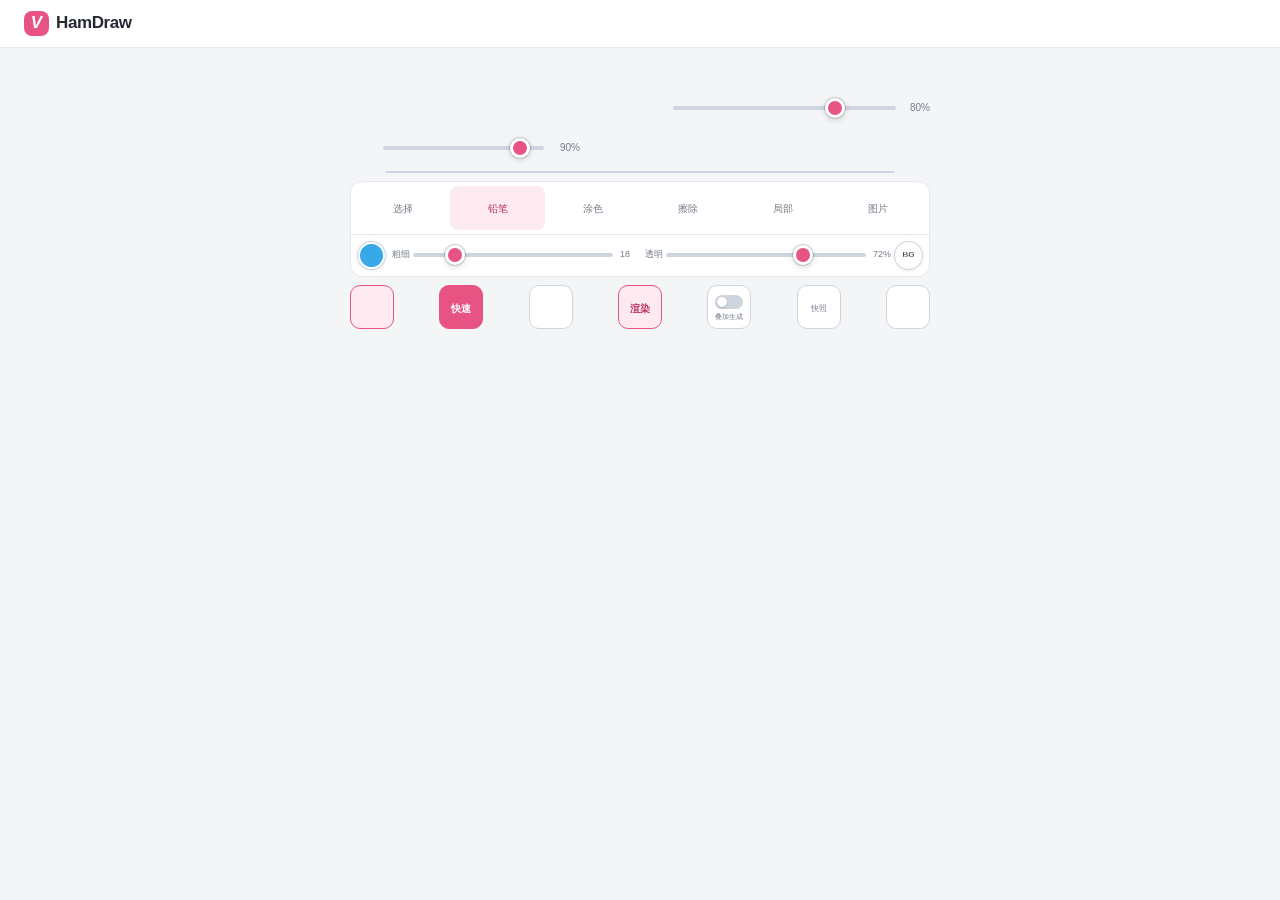
==== index.html @ 83c17ac1 "Init: HamDraw 命名下的全新起点 本仓库由 vibedraw 改名而来（VibeDraw -> HamDraw，vibedraw -> hamdraw）。 按用户要求不带旧历史：改名快照即" ====
<!doctype html>
<html lang="zh-CN" data-theme="light">
<head>
  <meta charset="utf-8">
  <meta name="viewport" content="width=device-width, initial-scale=1, viewport-fit=cover">
  <meta name="theme-color" content="#f4f5f7">
  <title>HamDraw</title>
  <link rel="icon" href="./app/assets/icon.webp">
  <link rel="stylesheet" href="/__haminn/icons/fontawesome/css/all.min.css">
  <link rel="stylesheet" href="./styles/tokens.css">
  <link rel="stylesheet" href="./styles/base.css">
  <link rel="stylesheet" href="./styles/editor.css">
  <link rel="stylesheet" href="./styles/components.css">
</head>
<body>
  <svg class="filter-definitions" width="0" height="0" aria-hidden="true"><filter id="hamdraw-sharpen" x="-10%" y="-10%" width="120%" height="120%" color-interpolation-filters="sRGB"><feConvolveMatrix id="hamdraw-sharpen-matrix" order="3" kernelMatrix="0 0 0 0 1 0 0 0 0" divisor="1" preserveAlpha="true"></feConvolveMatrix></filter></svg>
  <div class="app-shell">
    <header class="topbar">
      <div class="brand"><span class="brand-mark">V</span><strong>HamDraw</strong><small id="app-version"></small></div>
      <button class="icon-button" id="open-menu" type="button" aria-haspopup="true" aria-expanded="false" aria-controls="app-menu" data-zh="打开菜单" data-en="Open menu" data-i18n-attr="aria-label"><i class="fa-solid fa-bars" aria-hidden="true"></i></button>
      <div class="app-menu" id="app-menu" hidden>
        <button data-menu="new"><i class="fa-solid fa-plus"></i><span data-zh="新建作品" data-en="New artwork">新建作品</span></button>
        <div class="menu-divider"></div>
        <button data-menu="history"><i class="fa-solid fa-clock-rotate-left"></i><span data-zh="历史作品" data-en="Your artwork">历史作品</span><span class="menu-count" id="history-count">0</span></button>
        <button data-menu="models"><i class="fa-solid fa-cubes"></i><span data-zh="模型配置" data-en="Models">模型配置</span></button>
        <button data-menu="preferences"><i class="fa-solid fa-sliders"></i><span data-zh="软件设置" data-en="Preferences">软件设置</span></button>
        <div class="menu-divider"></div>
        <button data-menu="help"><i class="fa-solid fa-circle-question"></i><span data-zh="使用说明" data-en="How to draw">使用说明</span></button>
        <button data-menu="about"><i class="fa-solid fa-circle-info"></i><span data-zh="软件信息" data-en="About HamDraw">软件信息</span></button>
      </div>
    </header>
    <main class="workspace">
      <div class="work-heading">
        <button class="work-name" id="rename-work"><span id="work-title"></span><i class="fa-solid fa-pen" aria-hidden="true"></i></button>
        <span class="save-state" id="save-state" role="status"></span>
        <button class="icon-button" id="work-settings" data-zh="作品设置" data-en="Artwork settings" data-i18n-attr="aria-label"><i class="fa-solid fa-gear"></i></button>
      </div>
      <section class="prompt-panel">
        <div class="prompt-readonly" id="prompt-display" role="button" tabindex="0" data-zh="画面描述，点击修改" data-en="Image description, tap to edit" data-i18n-attr="aria-label"><i class="fa-solid fa-pen prompt-edit-icon" aria-hidden="true"></i><span class="prompt-display-text" id="prompt-display-text"></span></div>
        <div class="prompt-strength"><button class="icon-button" id="prompt-strength-default" type="button" data-zh="将图像权重设为80%" data-en="Set image weight to 80%" data-i18n-attr="aria-label"><i class="fa-regular fa-image" aria-hidden="true"></i></button><input id="prompt-strength" type="range" min="20" max="100" value="80" data-zh="图像权重" data-en="Image weight" data-i18n-attr="aria-label"><output id="prompt-strength-value">80%</output></div>
      </section>
      <section class="canvas-area" aria-label="Canvas">
        <div class="canvas-bar">
          <div class="result-opacity-control">
            <button class="result-visibility" id="result-visibility" type="button" aria-pressed="true" data-zh="隐藏成图" data-en="Hide result" data-i18n-attr="aria-label" data-help-zh="显示或隐藏 AI 成图层，不影响画布元素。" data-help-en="Show or hide the AI result layer without changing canvas elements."><i class="fa-solid fa-eye" aria-hidden="true"></i></button>
            <label for="result-opacity"><span class="sr-only" id="opacity-target-label">成图透明度</span><input id="result-opacity" type="range" min="0" max="100" value="90"><output id="result-opacity-value">90%</output></label>
          </div>
          <div class="canvas-actions">
            <button class="icon-button" id="canvas-fullscreen" aria-pressed="false" data-zh="全屏画布" data-en="Fullscreen canvas" data-i18n-attr="aria-label" data-help-zh="切换画布全屏，获得更大的绘制与选择空间。" data-help-en="Toggle fullscreen canvas for more drawing and selection space."><i class="fa-solid fa-expand"></i></button>
            <button class="icon-button" id="color-adjust" aria-expanded="false" aria-controls="color-adjust-panel" data-zh="调色" data-en="Color adjustments" data-i18n-attr="aria-label" data-help-zh="展开调色面板，实时调整成图的显示效果。" data-help-en="Open color adjustments to tune the displayed result live."><i class="fa-solid fa-palette"></i></button>
            <button class="icon-button" id="undo" disabled data-zh="撤销" data-en="Undo" data-i18n-attr="aria-label" data-help-zh="撤销上一步操作：画布编辑或成图切换。成图最多可回退 120 张，关闭应用后不可恢复。" data-help-en="Undo the last step: a canvas edit or a result change. Up to 120 results can be stepped back; closing the app clears the journal."><i class="fa-solid fa-rotate-left"></i></button>
            <button class="icon-button" id="redo" disabled data-zh="重做" data-en="Redo" data-i18n-attr="aria-label" data-help-zh="恢复刚刚撤销的操作。" data-help-en="Redo the most recently undone step."><i class="fa-solid fa-rotate-right"></i></button>
            <button class="icon-button" id="clear-canvas" data-zh="清空草稿" data-en="Clear sketch" data-i18n-attr="aria-label" data-help-zh="删除全部画布元素，AI 成图会保留。" data-help-en="Remove all canvas elements while keeping the AI result."><i class="fa-regular fa-trash-can"></i></button>
          </div>
        </div>
        <div class="stage-section"><div class="stage-frame" id="stage-frame">
          <div class="stage-background" id="stage-background"></div>
          <img id="result-image" class="result-image" alt="AI result" hidden>
          <img id="result-glow-image" class="result-image result-glow-image" alt="" aria-hidden="true" hidden>
          <canvas id="draft-canvas" class="draft-canvas" width="768" height="768" aria-label="Drawing canvas"></canvas>
          <canvas id="mask-canvas" class="mask-canvas" width="768" height="768" aria-hidden="true"></canvas>
          <canvas id="selection-canvas" class="selection-canvas" width="768" height="768" aria-hidden="true"></canvas>
          <div class="stage-empty" id="stage-empty"><i class="fa-solid fa-pen"></i><strong data-zh="从一笔开始" data-en="Start with a stroke">从一笔开始</strong><span data-zh="简单的线条，也有无限可能" data-en="A simple shape. Endless possibilities.">简单的线条，也有无限可能</span></div>
          <button class="render-result-trigger" id="render-result-trigger" type="button" hidden data-zh="查看高清渲染" data-en="View high-resolution render" data-i18n-attr="aria-label" data-help-zh="打开高清渲染全屏预览。" data-help-en="Open the high-resolution render in fullscreen preview."><i class="fa-regular fa-gem" aria-hidden="true"></i></button>
          <div class="stage-busy" id="stage-busy" hidden><span class="spinner"></span><span id="busy-label"></span><button id="cancel-generation" data-zh="停止等待" data-en="Dismiss">停止等待</button></div>
        </div></div>
        <div class="color-adjust-panel" id="color-adjust-panel" hidden>
          <label class="color-adjust-item"><span><span data-zh="亮度" data-en="Brightness">亮度</span><output data-adjust-output="resultBrightness">100%</output></span><input data-adjust="resultBrightness" type="range" min="40" max="180" value="100" data-suffix="%"></label>
          <label class="color-adjust-item"><span><span data-zh="对比度" data-en="Contrast">对比度</span><output data-adjust-output="resultContrast">100%</output></span><input data-adjust="resultContrast" type="range" min="40" max="180" value="100" data-suffix="%"></label>
          <label class="color-adjust-item"><span><span data-zh="饱和度" data-en="Saturation">饱和度</span><output data-adjust-output="resultSaturation">100%</output></span><input data-adjust="resultSaturation" type="range" min="0" max="220" value="100" data-suffix="%"></label>
          <label class="color-adjust-item"><span><span data-zh="色相" data-en="Hue">色相</span><output data-adjust-output="resultHue">0°</output></span><input data-adjust="resultHue" type="range" min="-180" max="180" value="0" data-suffix="°"></label>
          <label class="color-adjust-item"><span><span data-zh="梦幻辉光" data-en="Dream glow">梦幻辉光</span><output data-adjust-output="resultGlow">0%</output></span><input data-adjust="resultGlow" type="range" min="0" max="100" value="0" data-suffix="%"></label>
          <label class="color-adjust-item"><span><span data-zh="清晰度" data-en="Sharpness">清晰度</span><output data-adjust-output="resultClarity">0%</output></span><input data-adjust="resultClarity" type="range" min="0" max="100" value="0" data-suffix="%"></label>
          <div class="color-adjust-actions"><button class="icon-button color-adjust-close" id="color-adjust-close" type="button" data-zh="关闭调色面板" data-en="Close color adjustments" data-i18n-attr="aria-label"><i class="fa-solid fa-xmark" aria-hidden="true"></i></button><button class="button button-secondary color-adjust-effect" id="color-adjust-enabled" type="button" aria-pressed="true"><i class="fa-solid fa-wand-magic-sparkles" aria-hidden="true"></i><span data-zh="效果开" data-en="Effects on">效果开</span></button><button class="button button-secondary" id="color-adjust-reset" type="button" data-zh="重置" data-en="Reset">重置</button><button class="button button-secondary" id="color-adjust-default" type="button" data-zh="设为默认" data-en="Set as default">设为默认</button></div>
        </div>
      </section>
      <div class="fullscreen-bottom" id="fullscreen-bottom">
      <button class="fullscreen-tools-toggle" id="fullscreen-tools-toggle" type="button" aria-expanded="true" data-zh="收起底部工具和顶部控制栏" data-en="Collapse the bottom tools and the top bar" data-i18n-attr="aria-label"><i class="fa-solid fa-caret-down" aria-hidden="true"></i><span class="fullscreen-pan-thumb" aria-hidden="true"></span></button>
      <section class="drawing-dock">
        <nav class="tool-group" aria-label="Drawing tools">
          <button class="tool-button" data-tool="select" data-help-zh="选择、框选、移动、缩放或组合画布对象。" data-help-en="Select, marquee, move, resize, or group canvas objects."><i class="fa-solid fa-arrow-pointer"></i><span data-zh="选择" data-en="Select">选择</span></button>
          <button class="tool-button is-active" data-tool="pencil" data-help-zh="用细线勾勒轮廓，可调整粗细与透明度。" data-help-en="Sketch outlines with adjustable size and opacity."><i class="fa-solid fa-pencil"></i><span data-zh="铅笔" data-en="Pencil">铅笔</span></button>
          <button class="tool-button" data-tool="brush" data-help-zh="铺设色块，可调整粗细、颜色与透明度。" data-help-en="Paint color areas with adjustable size, color, and opacity."><i class="fa-solid fa-paintbrush"></i><span data-zh="涂色" data-en="Brush">涂色</span></button>
          <button class="tool-button" data-tool="eraser" data-help-zh="擦除笔画或图片上的画布元素内容。" data-help-en="Erase content from editable canvas elements."><i class="fa-solid fa-eraser"></i><span data-zh="擦除" data-en="Eraser">擦除</span></button>
          <button class="tool-button" data-tool="mask" data-help-zh="标记希望模型局部重绘的区域。" data-help-en="Mark an area for supported models to repaint."><i class="fa-solid fa-mask-face"></i><span data-zh="局部" data-en="Mask">局部</span></button>
          <button class="tool-button" id="add-image" data-help-zh="导入一张图片作为可移动、可缩放的画布元素。" data-help-en="Import an image as a movable and resizable canvas element."><i class="fa-regular fa-image"></i><span data-zh="图片" data-en="Image">图片</span></button>
        </nav>
        <div class="tool-options" id="tool-options">
          <div class="draw-options" id="draw-options">
            <button class="color-control color-button" id="stroke-color" type="button" data-zh="画笔颜色" data-en="Stroke color" data-i18n-attr="aria-label" data-help-zh="设置铅笔或涂色工具的颜色与透明度。" data-help-en="Set the pencil or brush color and opacity."></button>
            <div class="stroke-controls"><label class="stroke-control"><span id="size-label" data-zh="粗细" data-en="Size">粗细</span><input id="brush-size" type="range" min="1" max="96" value="18"><output id="brush-size-value">18</output></label><label class="stroke-control" id="stroke-opacity-control"><span data-zh="透明" data-en="Opacity">透明</span><input id="stroke-opacity" type="range" min="5" max="100" value="72"><output id="stroke-opacity-value">72%</output></label></div>
            <button class="icon-control mask-clear-control" id="mask-clear" type="button" hidden data-zh="清除局部标记" data-en="Clear local marks" data-i18n-attr="aria-label" data-help-zh="清除画布上所有红色局部标记，重新开始标记。" data-help-en="Remove every red local mark on the canvas and start marking again."><i class="fa-solid fa-eraser" aria-hidden="true"></i></button>
            <div class="local-prompt-options" id="local-prompt-options" hidden>
              <button class="local-prompt-button" id="local-prompt" type="button" data-zh="局部重绘描述" data-en="Local change description" data-i18n-attr="aria-label" data-help-zh="描述红色标记区域要改成什么，只提交这句描述，不会带上顶部的画面描述。" data-help-en="Describe what the marked area should become. Only this description is submitted, without the artwork description."><span id="local-prompt-summary"></span></button>
              <button class="icon-control local-prompt-edit" id="local-prompt-edit" type="button" data-zh="填写局部重绘描述" data-en="Write the local change description" data-i18n-attr="aria-label" data-help-zh="打开输入框，填写这一块要改成什么。" data-help-en="Open a dialog and write what this area should become."><i class="fa-solid fa-keyboard" aria-hidden="true"></i></button>
            </div>
            <button class="color-control color-button bg-control" id="background-color" type="button" data-zh="画布底色" data-en="Canvas background" data-i18n-attr="aria-label" data-help-zh="设置画布与模型参考图使用的真实背景色。" data-help-en="Set the solid background used by the canvas and model reference."><span aria-hidden="true">BG</span></button>
          </div>
          <div id="selection-options" class="selection-options" hidden><span id="selection-hint"></span><div id="selection-actions" hidden>
            <button class="selection-color-button" id="selection-color" data-zh="改变所选笔画颜色" data-en="Recolor selected strokes" data-i18n-attr="aria-label" data-help-zh="统一修改所选笔画的颜色与透明度。" data-help-en="Apply one color and opacity to all selected strokes."><span class="selection-color-swatch" aria-hidden="true"></span><span id="selection-color-label">变色</span></button>
            <button class="icon-button" id="group-selected" data-zh="成组" data-en="Group" data-i18n-attr="aria-label" data-help-zh="把所选对象组成一个可整体选择的组。" data-help-en="Group selected objects so they can be selected together."><i class="fa-solid fa-object-group"></i></button>
            <button class="icon-button" id="ungroup-selected" data-zh="取消成组" data-en="Ungroup" data-i18n-attr="aria-label" data-help-zh="解除所选对象的成组关系。" data-help-en="Remove grouping from the selected objects."><i class="fa-solid fa-object-ungroup"></i></button>
            <button class="icon-button" id="scale-down" data-zh="缩小" data-en="Shrink" data-i18n-attr="aria-label" data-help-zh="等比缩小所选对象。" data-help-en="Scale the selected objects down proportionally."><i class="fa-solid fa-minus"></i></button>
            <button class="icon-button" id="scale-up" data-zh="放大" data-en="Enlarge" data-i18n-attr="aria-label" data-help-zh="等比放大所选对象。" data-help-en="Scale the selected objects up proportionally."><i class="fa-solid fa-plus"></i></button>
            <button class="icon-button" id="layer-down" data-zh="下移一层" data-en="Send backward" data-i18n-attr="aria-label" data-help-zh="把所选对象整体下移一层,成组时整个组一起移动。" data-help-en="Send the whole selection back one layer; a group moves as one."><i class="fa-solid fa-arrow-down"></i></button>
            <button class="icon-button" id="layer-up" data-zh="上移一层" data-en="Bring forward" data-i18n-attr="aria-label" data-help-zh="把所选对象整体上移一层,成组时整个组一起移动。" data-help-en="Bring the whole selection forward one layer; a group moves as one."><i class="fa-solid fa-arrow-up"></i></button>
            <button class="icon-button" id="duplicate-selected" data-zh="复制对象" data-en="Duplicate" data-i18n-attr="aria-label" data-help-zh="复制所选对象并轻微错开位置。" data-help-en="Duplicate selected objects with a small offset."><i class="fa-regular fa-copy"></i></button>
            <button class="icon-button danger" id="delete-selected" data-zh="删除对象" data-en="Delete object" data-i18n-attr="aria-label" data-help-zh="删除当前所选对象。" data-help-en="Delete the selected objects."><i class="fa-regular fa-trash-can"></i></button>
          </div></div>
        </div>
      </section>
      <div class="generation-row">
        <button class="auto-button" id="auto-toggle" aria-pressed="true" data-help-zh="切换落笔停止后是否自动调用快速模型。" data-help-en="Toggle automatic Fast generation after drawing stops."><i class="fa-solid fa-bolt"></i><span></span></button>
        <button class="generation-button generation-quick" id="generate-quick" data-help-zh="用实时模型根据当前参考画面生成快速预览。" data-help-en="Generate a quick preview from the current reference with the realtime model."><i class="fa-solid fa-wand-magic-sparkles"></i><span data-zh="快速" data-en="Fast">快速</span></button>
        <button class="icon-button seed-random-button" id="seed-lock" type="button" data-zh="更换随机数并快速生成" data-en="Roll a new seed and generate fast" data-i18n-attr="aria-label" data-help-zh="更换并锁定随机数，然后立即执行一次快速生成。" data-help-en="Roll and lock a new seed, then run Fast immediately."><i class="fa-solid fa-dice" aria-hidden="true"></i><span id="seed-value"></span></button>
        <button class="generation-button generation-quality" id="generate-quality" data-help-zh="把当前实际画布交给高质量模型，渲染 1024 × 1024 大图。" data-help-en="Send the visible canvas to the high-quality model for a 1024 × 1024 render."><i class="fa-regular fa-gem"></i><span data-zh="渲染" data-en="Render">渲染</span></button>
        <button class="overlay-generate-button" id="overlay-toggle" type="button" role="switch" aria-checked="false" data-zh="切换叠加生成" data-en="Toggle overlay generation" data-i18n-attr="aria-label" data-help-zh="切换成图在元素下方叠加并参与下一次参考。" data-help-en="Toggle placing the result below elements and including it in the next reference."><span class="mini-switch" aria-hidden="true"></span><span data-zh="叠加生成" data-en="Overlay">叠加生成</span></button>
        <button class="snapshot-button" id="snapshot-canvas" type="button" data-zh="把当前显示画面复制为可编辑图片" data-en="Copy the visible canvas as an editable image" data-i18n-attr="aria-label" data-help-zh="把当前实际显示效果压平为一个可编辑图片元素。" data-help-en="Flatten the current visible canvas into one editable image element."><i class="fa-solid fa-camera" aria-hidden="true"></i><span data-zh="快照" data-en="Snapshot">快照</span></button>
        <button class="icon-button export-button" id="export-image" data-zh="下载当前画布" data-en="Download visible canvas" data-i18n-attr="aria-label" data-help-zh="直接下载当前画布实际显示效果，不单独导出 AI 成图。" data-help-en="Download the visible canvas exactly as shown, not the AI result alone."><i class="fa-solid fa-download"></i></button>
      </div>
      <p class="status-line" id="status-line" role="status"></p>
      </div>
      <input id="fallback-file" type="file" accept="image/png,image/jpeg,image/webp" hidden>
    </main>
  </div>
  <div class="modal-layer" id="modal-layer" hidden><div class="modal-backdrop" data-close-modal></div><section class="modal-sheet" role="dialog" aria-modal="true" aria-labelledby="modal-title" tabindex="-1"><div class="sheet-handle"></div><header class="modal-header"><div><span class="eyebrow" id="modal-eyebrow"></span><h2 id="modal-title"></h2></div><button class="icon-button" data-close-modal data-zh="关闭" data-en="Close" data-i18n-attr="aria-label"><i class="fa-solid fa-xmark"></i></button></header><div class="modal-content" id="modal-content"></div><footer class="modal-actions" id="modal-actions" hidden></footer></section></div>
  <div class="modal-layer confirm-layer" id="confirm-layer" hidden><div class="modal-backdrop"></div><section class="modal-sheet centered" role="alertdialog" aria-modal="true" aria-labelledby="confirm-title" tabindex="-1"><header class="modal-header"><h2 id="confirm-title"></h2></header><div class="modal-content"><p id="confirm-message"></p><div class="button-row"><button class="button button-secondary" id="confirm-cancel"></button><button class="button button-primary" id="confirm-ok"></button></div></div></section></div>
  <div class="choice-layer" id="choice-layer" hidden><div class="choice-backdrop" data-close-choice></div><section class="choice-sheet" role="dialog" aria-modal="true" aria-labelledby="choice-title" tabindex="-1"><div class="sheet-handle"></div><header class="choice-header"><h2 id="choice-title"></h2><button class="icon-button" data-close-choice data-zh="关闭" data-en="Close" data-i18n-attr="aria-label"><i class="fa-solid fa-xmark" aria-hidden="true"></i></button></header><div class="choice-options" id="choice-options"></div></section></div>
  <section class="render-preview" id="render-preview" role="dialog" aria-modal="true" aria-label="Render preview" hidden>
    <div class="render-preview-stage" id="render-preview-stage"><img id="render-preview-image" alt="High-resolution AI render" draggable="false" hidden><canvas id="render-preview-surface" aria-label="Adjusted high-resolution render" hidden></canvas></div>
    <div class="render-preview-tools" role="toolbar" aria-label="Render preview tools"><button class="icon-button" id="render-preview-adjust" aria-expanded="false" aria-controls="render-preview-adjustments" data-zh="调色渲染图" data-en="Adjust render colors" data-i18n-attr="aria-label"><i class="fa-solid fa-palette"></i></button><button class="icon-button" id="render-preview-download" data-zh="下载渲染大图" data-en="Download render" data-i18n-attr="aria-label"><i class="fa-solid fa-download"></i></button><button class="icon-button" id="render-preview-reset" data-zh="复位图片" data-en="Reset image" data-i18n-attr="aria-label"><i class="fa-solid fa-rotate-left"></i></button><button class="icon-button danger" id="render-preview-clear" data-zh="清除高清渲染" data-en="Clear high-resolution render" data-i18n-attr="aria-label"><i class="fa-solid fa-trash-can"></i></button><button class="icon-button" id="render-preview-close" data-zh="关闭预览" data-en="Close preview" data-i18n-attr="aria-label"><i class="fa-solid fa-xmark"></i></button></div>
    <div class="render-preview-adjustments" id="render-preview-adjustments" hidden>
      <label class="color-adjust-item"><span><span data-zh="饱和度" data-en="Saturation">饱和度</span><output data-render-adjust-output="resultSaturation">100%</output></span><input data-render-adjust="resultSaturation" type="range" min="0" max="220" value="100" data-suffix="%"></label>
      <label class="color-adjust-item"><span><span data-zh="色相" data-en="Hue">色相</span><output data-render-adjust-output="resultHue">0°</output></span><input data-render-adjust="resultHue" type="range" min="-180" max="180" value="0" data-suffix="°"></label>
      <label class="color-adjust-item"><span><span data-zh="梦幻辉光" data-en="Dream glow">梦幻辉光</span><output data-render-adjust-output="resultGlow">0%</output></span><input data-render-adjust="resultGlow" type="range" min="0" max="100" value="0" data-suffix="%"></label>
      <label class="color-adjust-item"><span><span data-zh="清晰度" data-en="Sharpness">清晰度</span><output data-render-adjust-output="resultClarity">0%</output></span><input data-render-adjust="resultClarity" type="range" min="0" max="100" value="0" data-suffix="%"></label>
      <div class="render-preview-adjust-actions"><button class="button button-primary" id="render-preview-adjust-default" data-zh="保存默认" data-en="Save default">保存默认</button><button class="button button-secondary" id="render-preview-adjust-reset" data-zh="重置" data-en="Reset">重置</button><button class="button button-secondary" id="render-preview-adjust-close" data-zh="关闭" data-en="Close">关闭</button><label class="render-preview-switch"><span data-zh="调色效果" data-en="Color effect">调色效果</span><input id="render-preview-adjust-enabled" type="checkbox" role="switch" checked></label></div>
    </div>
  </section>
  <div class="toast-stack" id="toast-stack" aria-live="polite"></div>
  <script src="./app/core/namespace.js"></script><script src="./app/assets/comfyui-plugin.js"></script><script src="./app/core/utils.js"></script><script src="./app/core/runtime.js"></script><script src="./app/core/drawing.js"></script><script src="./app/core/i18n.js"></script>
  <script src="./app/platform/haminn.js"></script><script src="./app/services/assets.js"></script><script src="./app/services/store.js"></script><script src="./app/services/providers.js"></script><script src="./app/services/image-engine.js"></script>
  <script src="./app/components/ui.js"></script><script src="./app/components/canvas.js"></script><script src="./app/components/render-preview.js"></script><script src="./app/components/settings.js"></script><script src="./app/components/gallery.js"></script>
  <script src="./app/features/editor.js"></script><script src="./app/features/self-test.js"></script><script src="./app/app.js"></script>
</body>
</html>
---- styles/tokens.css ----
:root {
 color-scheme: light; --ink:#252932; --muted:#747c8a; --paper:#f4f5f7; --surface:#fff; --surface-strong:#fff;
 --line:#e5e8ee; --line-strong:#cfd5df; --accent:#e75483; --accent-deep:#ba3260; --accent-soft:#fceaf0;
 --violet:#705ed7; --violet-soft:#efecfc; --green:#21836a; --danger:#c84353;
 --shadow:0 10px 30px rgba(37,41,50,.07); --radius-sm:8px; --radius-md:12px; --radius-lg:18px; --fullscreen-fade:255,255,255;
 --safe-top:env(safe-area-inset-top,0px); --safe-bottom:env(safe-area-inset-bottom,0px);
}
:root[data-theme="dark"] {
 color-scheme:dark; --ink:#eff1f5; --muted:#9ca6b6; --paper:#17191d; --surface:#22252b; --surface-strong:#292d34;
 --line:#363b45; --line-strong:#505969; --accent:#f278a2; --accent-deep:#ffb0ce; --accent-soft:#442b38;
 --violet:#a496f3; --violet-soft:#342d50; --green:#70cfb2; --danger:#ff8792; --shadow:0 10px 30px rgba(0,0,0,.22); --fullscreen-fade:23,25,29;
}
---- styles/base.css ----
*{box-sizing:border-box}html,body{min-height:100%}html{background:var(--paper);-webkit-text-size-adjust:100%}
body{margin:0;background:var(--paper);color:var(--ink);font:13px/1.45 -apple-system,BlinkMacSystemFont,"Segoe UI","PingFang SC","Microsoft YaHei",sans-serif;-webkit-font-smoothing:antialiased;overscroll-behavior:none}
.filter-definitions{position:absolute;width:0;height:0;overflow:hidden;pointer-events:none}
button,input,textarea{font:inherit}button{color:inherit;cursor:pointer}button,label,input,textarea{-webkit-tap-highlight-color:transparent}
button:focus,input:focus,textarea:focus{outline:none}
body.keyboard-focus button:focus,body.keyboard-focus input:focus,body.keyboard-focus textarea:focus{outline:2px solid var(--line-strong);outline-offset:2px}
button:disabled{opacity:.35;cursor:default}[hidden]{display:none!important}
button i{pointer-events:none}
input[type=range]{-webkit-appearance:none;appearance:none;accent-color:var(--accent);min-width:0;height:28px;padding:0;background:transparent;cursor:pointer}
input[type=range]::-webkit-slider-runnable-track{height:4px;border:0;border-radius:999px;background:var(--line-strong)}
input[type=range]::-webkit-slider-thumb{-webkit-appearance:none;appearance:none;width:20px;height:20px;margin-top:-8px;border:3px solid var(--surface);border-radius:50%;background:var(--accent);box-shadow:0 0 0 1px rgba(37,41,50,.18),0 2px 6px rgba(37,41,50,.18)}
input[type=range]::-moz-range-track{height:4px;border:0;border-radius:999px;background:var(--line-strong)}
input[type=range]::-moz-range-thumb{width:16px;height:16px;border:3px solid var(--surface);border-radius:50%;background:var(--accent);box-shadow:0 0 0 1px rgba(37,41,50,.18)}
.sr-only{position:absolute;width:1px;height:1px;overflow:hidden;clip:rect(0,0,0,0)}
.topbar{height:calc(48px + var(--safe-top));padding:var(--safe-top) 12px 0;display:flex;align-items:center;justify-content:space-between;position:relative;z-index:40;border-bottom:1px solid var(--line);background:var(--surface)}
.brand{display:flex;align-items:center;min-width:0}.brand strong{font-size:17px;letter-spacing:-.4px;font-weight:750}.brand small{font-size:10px;color:var(--muted);margin:3px 0 0 7px;font-variant-numeric:tabular-nums}
.brand-mark{display:grid;place-items:center;width:25px;height:25px;margin-right:7px;border-radius:8px;color:#fff;background:var(--accent);font-weight:800;font-size:17px;font-style:italic}
.icon-button{width:36px;height:36px;flex:0 0 36px;padding:0;border:0;border-radius:var(--radius-sm);display:inline-grid;place-items:center;background:transparent;color:var(--muted);font-size:14px}
.icon-button:active,.icon-button.is-active{background:var(--accent-soft);color:var(--accent-deep)}.icon-button.danger{color:var(--danger)}
.workspace{width:100%;max-width:600px;margin:auto;padding:6px 10px calc(12px + var(--safe-bottom))}
.button{min-height:40px;padding:8px 14px;border:1px solid transparent;border-radius:10px;display:inline-flex;align-items:center;justify-content:center;font-size:13px;font-weight:600;line-height:1.3}
.button i{margin-right:6px}.button-primary{background:var(--accent);color:#fff}.button-secondary{background:var(--surface);border-color:var(--line-strong);color:var(--ink)}.button-quality{background:var(--violet-soft);color:var(--violet)}
.button-danger{background:var(--danger);color:#fff}.button:active{filter:brightness(.95)}
.segmented{display:flex;padding:3px;background:var(--paper);border:1px solid var(--line);border-radius:10px}
.segmented button{flex:1;min-height:30px;border:0;border-radius:7px;background:transparent;color:var(--muted);padding:3px 10px;font-size:12px}
.segmented button.is-active{background:var(--surface-strong);color:var(--ink);box-shadow:0 1px 4px rgba(0,0,0,.07);font-weight:650}
.app-menu{position:absolute;right:10px;top:calc(46px + var(--safe-top));width:214px;padding:6px;border:1px solid var(--line);border-radius:14px;background:var(--surface-strong);box-shadow:0 12px 40px rgba(0,0,0,.17)}
.app-menu button{display:flex;align-items:center;width:100%;height:42px;padding:0 10px;background:transparent;border:0;border-radius:8px;text-align:left;font-size:13px}
.app-menu button:active,.app-menu button:focus{background:var(--paper)}.app-menu i{width:26px;color:var(--muted)}.menu-divider{height:1px;background:var(--line);margin:4px 8px}.menu-count{margin-left:auto;color:var(--muted);font-size:11px}
.status-line{min-height:18px;margin:7px 2px 0;color:var(--muted);font-size:11px;text-align:center}
@media(min-width:760px){.topbar{padding-left:24px;padding-right:24px}.workspace{padding-top:10px}}
@media(prefers-reduced-motion:reduce){*,*::before,*::after{animation:none!important;scroll-behavior:auto!important}}
---- styles/editor.css ----
.work-heading{display:flex;align-items:center;height:34px}.work-name{display:flex;align-items:center;flex:0 1 auto;min-width:0;max-width:calc(100% - 112px);overflow:hidden;margin-right:7px;padding:4px 0;border:0;background:transparent;text-align:left;font-size:12px;font-weight:600}
.work-name span{display:block;flex:0 1 auto;min-width:0;overflow:hidden;text-overflow:ellipsis;white-space:nowrap}.work-name i{flex:0 0 auto;margin-left:6px;font-size:9px;color:var(--muted)}.save-state{margin-left:auto;color:var(--muted);font-size:10px;white-space:nowrap;padding:0 3px}
.work-heading .icon-button{height:32px;width:30px;flex-basis:30px;font-size:12px}
.prompt-panel{display:flex;align-items:center;height:32px;margin:0 0 6px;padding:0;border:0;background:transparent}
.prompt-readonly{display:block;flex:0 0 50%;min-width:0;overflow:hidden;text-overflow:ellipsis;white-space:nowrap;color:var(--ink);font-size:11px;line-height:32px;cursor:pointer;outline:none}.prompt-readonly:active{opacity:.6}.prompt-readonly.is-placeholder{color:var(--muted)}
/* The pencil sits at the very first character of the description and is part of the same
   tap target, so the whole line still opens the editor. It is an inline sibling of the
   label, never its parent: writing the target's textContent would erase it. */
.prompt-edit-icon{margin-right:5px;font-size:10px;line-height:1;vertical-align:middle;opacity:.7}
.prompt-readonly.is-placeholder .prompt-edit-icon{opacity:.45}
.prompt-strength{display:flex;align-items:center;flex:1 1 0;min-width:0;height:32px;margin-left:8px}.prompt-strength .icon-button{flex:0 0 24px;width:24px;height:30px;padding:0;border:0;border-radius:0;background:transparent;color:var(--muted);font-size:12px}.prompt-strength .icon-button:active{color:var(--accent)}.prompt-strength input{flex:1;min-width:0;margin:0 0 0 1px;height:24px;accent-color:var(--accent)}.prompt-strength output{flex:0 0 31px;margin-left:3px;color:var(--muted);font-size:10px;text-align:right;font-variant-numeric:tabular-nums}
.canvas-bar{display:flex;align-items:center;justify-content:space-between;min-height:36px;margin-bottom:5px}
.action-help{display:none}
.result-opacity-control{display:flex;align-items:center;flex:1;min-width:0;max-width:230px;height:32px;color:var(--muted)}.result-visibility{flex:0 0 28px;width:28px;height:28px;padding:0;border:0;border-radius:8px;background:transparent;color:var(--accent-deep);font-size:11px}.result-visibility[aria-pressed=false]{color:var(--ink)}.result-visibility:disabled{color:var(--line-strong)}.result-opacity-control label{display:flex;align-items:center;flex:1;min-width:0}.result-opacity-control input{flex:1;min-width:48px;margin:0 5px}.result-opacity-control output{flex:0 0 31px;font-size:10px;text-align:right;font-variant-numeric:tabular-nums}.canvas-actions{display:flex;flex:0 0 auto;margin-left:8px}.canvas-actions .icon-button{height:30px;width:31px;flex-basis:31px;font-size:12px}
.stage-section{display:flex;justify-content:center}.stage-frame{position:relative;width:100%;max-width:510px;overflow:hidden;isolation:isolate;border:1px solid var(--line-strong);border-radius:12px;background:#fff;touch-action:none}
.stage-background,.draft-canvas,.mask-canvas,.result-image,.selection-canvas{position:absolute;left:0;top:0;width:100%;height:100%}.stage-background{z-index:0}.draft-canvas{z-index:2;touch-action:none}.selection-canvas{z-index:3;pointer-events:none}.mask-canvas{z-index:6;pointer-events:none}.result-image{z-index:4;object-fit:contain;pointer-events:none;touch-action:none}.result-glow-image{z-index:5;mix-blend-mode:screen;pointer-events:none;touch-action:none}
.stage-empty{position:absolute;left:0;right:0;top:0;bottom:0;z-index:1;display:flex;flex-direction:column;align-items:center;justify-content:center;color:#929ba9;pointer-events:none;text-align:center}
.stage-empty i{font-size:25px;margin-bottom:10px;color:#c4cbd6}.stage-empty strong{font-size:14px;font-weight:550}.stage-empty span{font-size:11px;margin-top:4px}
.render-result-trigger{position:absolute;z-index:8;right:8px;bottom:8px;display:grid;place-items:center;width:34px;height:34px;padding:0;border:1px solid var(--accent);border-radius:50%;background:var(--accent);color:#fff;box-shadow:0 3px 10px rgba(37,41,50,.28);font-size:13px;opacity:0;transform:scale(.55);transition:transform .16s ease,box-shadow .16s ease}.render-result-trigger[hidden]{display:none}.render-result-trigger.is-ready{animation:render-result-pop .42s cubic-bezier(.2,.85,.3,1.25) both}.render-result-trigger:active{transform:scale(.9)}.render-result-trigger:focus-visible{outline:2px solid var(--accent-deep);outline-offset:2px}@keyframes render-result-pop{0%{opacity:0;transform:scale(.55)}70%{opacity:1;transform:scale(1.12)}100%{opacity:1;transform:scale(1)}}
.stage-busy{position:absolute;z-index:7;left:8px;right:8px;bottom:8px;display:flex;align-items:center;min-height:34px;padding:6px 9px;background:var(--surface-strong);color:var(--ink);border:1px solid var(--line);border-radius:9px;font-size:11px;box-shadow:var(--shadow);pointer-events:none}
.stage-busy button{margin-left:auto;border:0;padding:3px 4px;background:transparent;color:var(--accent-deep);font-size:11px;pointer-events:auto}
.spinner{flex:0 0 13px;height:13px;margin-right:7px;border:2px solid var(--line-strong);border-top-color:var(--accent);border-radius:50%;animation:spin .8s linear infinite}@keyframes spin{to{transform:rotate(360deg)}}
.color-adjust-panel{display:grid;grid-template-columns:repeat(2,minmax(0,1fr));gap:5px 10px;margin-top:6px;padding:7px 9px;border:1px solid var(--line);border-radius:10px;background:var(--surface)}.color-adjust-panel[hidden]{display:none}.color-adjust-item{display:block;min-width:0;transition:opacity .12s ease}.color-adjust-panel.effects-disabled .color-adjust-item{opacity:.46}.color-adjust-item>span{display:flex;align-items:center;justify-content:space-between;color:var(--muted);font-size:9px;line-height:14px}.color-adjust-item output{margin-left:5px;font-variant-numeric:tabular-nums}.color-adjust-item input{display:block;width:100%;height:24px;margin:0}.color-adjust-actions{grid-column:1/-1;display:flex;align-items:center;justify-content:flex-end;padding-top:2px}.color-adjust-actions .button{min-height:30px;padding:4px 8px;font-size:10px}.color-adjust-actions>*+*{margin-left:5px}.color-adjust-close{width:30px;height:30px;margin-right:auto}.color-adjust-effect i{margin-right:4px}.color-adjust-effect[aria-pressed=true]{border-color:var(--accent);background:var(--accent-soft);color:var(--accent-deep)}
.drawing-dock{margin-top:8px;border:1px solid var(--line);border-radius:12px;background:var(--surface);overflow:hidden}
.tool-group{display:grid;grid-template-columns:repeat(6,minmax(0,1fr));padding:4px}
.tool-button{min-width:0;height:44px;padding:4px 0;display:flex;flex-direction:column;align-items:center;justify-content:center;border:0;border-radius:8px;color:var(--muted);background:transparent}
.tool-button i{font-size:15px}.tool-button span{font-size:10px;margin-top:3px}.tool-button.is-active{background:var(--accent-soft);color:var(--accent-deep)}
.tool-options{border-top:1px solid var(--line);padding:3px 7px;min-height:42px}.draw-options{display:flex;align-items:center;min-height:34px}
.color-control{flex:0 0 27px;width:27px;height:27px;padding:0;border:2px solid var(--surface);border-radius:50%;background:#38a9e8;box-shadow:0 0 0 1px var(--line-strong),0 1px 4px rgba(37,41,50,.14)}
.color-control:active{transform:scale(.94)}.bg-control{display:grid;place-items:center;flex-basis:27px;margin-left:4px;background:#fff}
.icon-control{display:grid;place-items:center;flex:0 0 27px;width:27px;height:27px;margin-left:4px;padding:0;border:0;background:transparent;color:var(--muted);font-size:15px}.icon-control[hidden]{display:none}
.mask-clear-control{color:#c8353f}
.draw-options.is-mask .stroke-controls,.draw-options.is-eraser .stroke-controls{grid-template-columns:minmax(0,1fr);flex:1 1 50%}
.draw-options.is-mask #brush-size-value,.draw-options.is-eraser #brush-size-value{transform:none;flex:0 0 auto;min-width:12px}
.draw-options.is-mask .local-prompt-options{flex:1 1 50%;margin-left:18px}
.local-prompt-options{display:flex;align-items:center;flex:1;min-width:0;margin-left:7px}.local-prompt-options[hidden]{display:none}
.local-prompt-button{flex:1;min-width:0;height:27px;padding:0 4px;border:0;background:transparent;color:var(--ink);font-size:10px;line-height:27px;text-align:left;overflow:hidden;white-space:nowrap;text-overflow:ellipsis}
.local-prompt-button.is-placeholder{color:var(--muted)}
.tool-button.is-disabled{opacity:.42}
.bg-control span{display:block;color:#111;font-size:8px;font-weight:800;line-height:1;letter-spacing:0;-webkit-text-stroke:.35px rgba(255,255,255,.96);text-shadow:-1px 0 #fff,1px 0 #fff,0 -1px #fff,0 1px #fff;pointer-events:none}
.stroke-controls{display:grid;grid-template-columns:minmax(0,1fr) minmax(0,1fr);gap:7px;align-items:center;flex:1;min-width:0;margin-left:7px}.stroke-control{display:flex;align-items:center;min-width:0}.stroke-control span{flex:0 0 auto;font-size:9px;color:var(--muted);white-space:nowrap;margin-right:3px}.stroke-control input{width:100%;height:24px;min-width:24px;margin:0}.stroke-control output{flex:0 0 25px;font-size:9px;text-align:right;color:var(--muted)}#brush-size-value{transform:translateX(-8px)}.selection-options{display:flex;align-items:center;justify-content:center;min-height:34px}.selection-options>span{color:var(--muted);font-size:11px}.selection-options>div{display:flex;width:100%;align-items:center;justify-content:space-between}.selection-color-button{display:flex;align-items:center;justify-content:center;flex:0 0 47px;height:28px;padding:0 5px;border:1px solid var(--line-strong);border-radius:8px;background:var(--surface-strong);color:var(--ink);font-size:9px}.selection-color-swatch{box-sizing:border-box;flex:0 0 12px;width:12px;min-width:12px;max-width:12px;height:12px;min-height:12px;max-height:12px;margin-right:3px;border:2px solid var(--surface);border-radius:999px;background:#38a9e8;box-shadow:0 0 0 1px var(--line-strong)}.selection-color-button:disabled .selection-color-swatch{background:var(--line-strong)!important;background-image:none!important}.selection-options .icon-button{width:30px;height:34px;flex-basis:30px}
.generation-row{display:flex;align-items:center;justify-content:space-between;margin-top:8px}
.fullscreen-tools-toggle{display:none}
.auto-button,.generation-button{box-sizing:border-box;width:44px;height:44px;flex:0 0 44px;padding:3px 0;border:1px solid var(--line-strong);border-radius:10px;background:var(--surface);display:flex;flex-direction:column;align-items:center;justify-content:center;line-height:1}.auto-button{color:#b7bdc7}.auto-button i{font-size:12px;margin-bottom:3px}.auto-button span{font-size:8px;color:var(--muted)}.auto-button[aria-pressed=true]{color:var(--accent-deep);border-color:var(--accent);background:var(--accent-soft)}.auto-button[aria-pressed=true] span{color:var(--accent-deep)}
.generation-button{font-weight:650}.generation-button i{font-size:13px;margin-bottom:4px}.generation-button span{font-size:10px}.generation-quick{border-color:var(--accent);background:var(--accent);color:#fff}.generation-quality{border-color:var(--accent);background:var(--accent-soft);color:var(--accent-deep)}.generation-button:disabled{opacity:.48}
.seed-random-button,.overlay-generate-button,.snapshot-button,.export-button{box-sizing:border-box;width:44px;height:44px;flex:0 0 44px;background:var(--surface);border:1px solid var(--line-strong);border-radius:10px}.seed-random-button,.overlay-generate-button,.snapshot-button{display:flex;flex-direction:column;align-items:center;justify-content:center;line-height:1}.seed-random-button{color:var(--accent-deep)}.seed-random-button i,.snapshot-button i{font-size:13px}.seed-random-button span{margin-top:3px;font-size:8px;font-variant-numeric:tabular-nums}.seed-random-button.is-unlocked{color:var(--muted)}.overlay-generate-button,.snapshot-button{padding:2px 0;color:var(--muted)}.overlay-generate-button>span:last-child,.snapshot-button>span{margin-top:4px;font-size:7px;white-space:nowrap}.snapshot-button>span{font-size:8px}.mini-switch{position:relative;display:block;width:28px;height:14px;border-radius:999px;background:var(--line-strong);transition:background .16s ease}.mini-switch:after{content:"";position:absolute;left:2px;top:2px;width:10px;height:10px;border-radius:50%;background:#fff;box-shadow:0 1px 3px rgba(0,0,0,.2);transition:transform .16s ease}.overlay-generate-button[aria-checked=true]{border-color:var(--accent);background:var(--accent-soft);color:var(--accent-deep)}.overlay-generate-button[aria-checked=true] .mini-switch{background:var(--accent)}.overlay-generate-button[aria-checked=true] .mini-switch:after{transform:translateX(14px)}
body.canvas-fullscreen{overflow:hidden;touch-action:none}body.canvas-fullscreen .canvas-area{position:fixed;left:0;right:0;top:0;bottom:0;z-index:120;margin:0;background:var(--paper);overflow:hidden}body.canvas-fullscreen .stage-section{position:absolute;left:0;right:0;top:0;bottom:0;display:block;overflow:hidden}body.canvas-fullscreen .stage-frame{position:absolute;top:0;left:50%;width:var(--fullscreen-height,100vh)!important;height:var(--fullscreen-height,100vh)!important;max-width:none;border:0;border-radius:0;transform:translateX(-50%)}body.canvas-fullscreen .canvas-bar{position:fixed;z-index:134;left:0;right:0;top:0;box-sizing:border-box;height:calc(68px + var(--safe-top));margin:0;padding:calc(5px + var(--safe-top)) 10px 28px;background:linear-gradient(to bottom,rgba(var(--fullscreen-fade),.99) 0%,rgba(var(--fullscreen-fade),.92) 54%,rgba(var(--fullscreen-fade),0) 100%)}body.canvas-fullscreen .canvas-bar .result-opacity-control{max-width:260px}body.canvas-fullscreen .color-adjust-panel{position:fixed;z-index:136;top:calc(54px + var(--safe-top));left:50%;width:calc(100% - 20px);max-width:580px;margin:0;transform:translateX(-50%);box-shadow:var(--shadow)}body.canvas-fullscreen .fullscreen-bottom{position:fixed;z-index:132;left:0;right:0;bottom:0;box-sizing:border-box;padding:74px 10px calc(7px + var(--safe-bottom));background:linear-gradient(to top,rgba(var(--fullscreen-fade),.86) 0%,rgba(var(--fullscreen-fade),.60) 70%,rgba(var(--fullscreen-fade),0) 100%)}body.canvas-fullscreen .fullscreen-bottom>.drawing-dock,body.canvas-fullscreen .fullscreen-bottom>.generation-row,body.canvas-fullscreen .fullscreen-bottom>.status-line{width:100%;max-width:580px;margin-left:auto;margin-right:auto}body.canvas-fullscreen .fullscreen-bottom>.drawing-dock{margin-top:0;background:rgba(var(--fullscreen-fade),.62);border-color:rgba(140,147,158,.34);-webkit-backdrop-filter:blur(18px) contrast(1.24) saturate(1.2);backdrop-filter:blur(18px) contrast(1.24) saturate(1.2);box-shadow:0 7px 28px rgba(20,24,32,.15)}body.canvas-fullscreen .modal-layer{z-index:200}body.canvas-fullscreen .toast-stack{z-index:250}
body.canvas-fullscreen #canvas-fullscreen{background:var(--accent);color:#fff;box-shadow:0 2px 8px rgba(238,79,133,.28)}body.canvas-fullscreen .fullscreen-tools-toggle{position:absolute;z-index:2;left:50%;top:36px;display:grid;place-items:center;box-sizing:border-box;width:48px;height:38px;padding:0;border:1px solid var(--line-strong);border-bottom:0;border-radius:9px 9px 0 0;background:rgba(255,255,255,.88);-webkit-backdrop-filter:blur(16px) contrast(1.22);backdrop-filter:blur(16px) contrast(1.22);color:var(--accent-deep);box-shadow:0 -2px 12px rgba(37,41,50,.14);font-size:18px;transform:translateX(-50%)}body.canvas-fullscreen .canvas-bar,body.canvas-fullscreen .fullscreen-bottom,body.canvas-fullscreen .color-adjust-panel{transition:opacity .1s ease,transform .1s ease}body.canvas-fullscreen.canvas-interacting .canvas-bar{opacity:0;transform:translateY(-12px);pointer-events:none}body.canvas-fullscreen.canvas-interacting .fullscreen-bottom{opacity:0;transform:translateY(12px);pointer-events:none}body.canvas-fullscreen.canvas-interacting .color-adjust-panel{opacity:0;transform:translate(-50%,-12px);pointer-events:none}body.canvas-fullscreen.fullscreen-tools-collapsed .fullscreen-bottom{height:calc(38px + var(--safe-bottom));padding:0;background:none;-webkit-backdrop-filter:none;backdrop-filter:none;pointer-events:none}body.canvas-fullscreen.fullscreen-tools-collapsed .fullscreen-bottom>.drawing-dock,body.canvas-fullscreen.fullscreen-tools-collapsed .fullscreen-bottom>.generation-row,body.canvas-fullscreen.fullscreen-tools-collapsed .fullscreen-bottom>.status-line{display:none}body.canvas-fullscreen.fullscreen-tools-collapsed .fullscreen-tools-toggle{top:auto;bottom:0;height:calc(38px + var(--safe-bottom));padding-bottom:var(--safe-bottom);pointer-events:auto}
/* One tap should leave the whole canvas clear, so collapsing the bottom tools takes the top
   canvas bar with it; expanding the bottom brings both back at once. The bar is hidden
   outright rather than faded, so it cannot be tapped or sat under while it is invisible. */
body.canvas-fullscreen.fullscreen-tools-collapsed .canvas-bar{display:none}
@media(max-width:340px){.workspace{padding-left:7px;padding-right:7px}.auto-button,.generation-button,.seed-random-button,.overlay-generate-button,.snapshot-button,.export-button{width:40px;height:40px;flex-basis:40px}.overlay-generate-button>span:last-child{font-size:6px}.render-result-trigger{right:7px;bottom:7px;width:32px;height:32px;font-size:12px}}
body.canvas-fullscreen .fullscreen-bottom>.drawing-dock{-webkit-backdrop-filter:blur(18px) contrast(2) brightness(1) saturate(1.2)!important;backdrop-filter:blur(18px) contrast(2) brightness(1) saturate(1.2)!important}
body.canvas-fullscreen .fullscreen-tools-toggle{-webkit-backdrop-filter:blur(16px) contrast(2) brightness(1)!important;backdrop-filter:blur(16px) contrast(2) brightness(1)!important}
body.canvas-fullscreen .color-adjust-panel{-webkit-backdrop-filter:blur(18px) contrast(2) brightness(1)!important;backdrop-filter:blur(18px) contrast(2) brightness(1)!important}
body.canvas-fullscreen .stage-frame{transform:translateX(calc(-50% + var(--fullscreen-pan-x,0px)))!important}
body.canvas-fullscreen .fullscreen-tools-toggle.is-pan-scrollbar{width:min(210px,calc(100vw - 32px));border-radius:12px;touch-action:pan-x;cursor:ew-resize}
body.canvas-fullscreen .fullscreen-tools-toggle.is-pan-scrollbar i{display:none}
.fullscreen-pan-thumb{display:none;position:absolute;left:4px;top:7px;width:56px;height:22px;border-radius:999px;background:var(--accent);box-shadow:0 1px 5px rgba(37,41,50,.28);pointer-events:none}
body.canvas-fullscreen .fullscreen-tools-toggle.is-pan-scrollbar .fullscreen-pan-thumb{display:block}
---- styles/components.css ----
.modal-layer{position:fixed;left:0;right:0;top:0;bottom:0;z-index:100}.modal-backdrop{position:absolute;left:0;right:0;top:0;bottom:0;background:rgba(12,17,26,.46)}
.modal-sheet{position:absolute;left:0;right:0;bottom:0;max-height:88vh;display:flex;flex-direction:column;border-radius:18px 18px 0 0;background:var(--surface);box-shadow:0 -12px 50px rgba(0,0,0,.15);padding-bottom:var(--safe-bottom);overflow:hidden;outline:none}
.sheet-handle{width:30px;height:3px;margin:7px auto 0;border-radius:8px;background:var(--line-strong);flex-shrink:0}
.modal-header{display:flex;align-items:center;justify-content:space-between;min-height:54px;padding:8px 12px 8px 16px;border-bottom:1px solid var(--line);flex-shrink:0}
.modal-header h2{margin:0;font-size:16px;font-weight:650}.eyebrow{font-size:9px;color:var(--muted);letter-spacing:.06em}.eyebrow:empty{display:none}
.modal-content{flex:1 1 auto;padding:14px 16px 18px;overflow-y:auto;overscroll-behavior:contain;min-height:0}.modal-content p{margin:0 0 12px}
.modal-sheet.centered{left:16px;right:16px;top:50%;bottom:auto;transform:translateY(-50%);border-radius:16px;max-width:440px;margin:auto;max-height:82vh;padding-bottom:0}.centered .sheet-handle{display:none}.confirm-layer{z-index:120}
.button-row{display:flex;align-items:center;justify-content:flex-end;margin-top:16px}.button-row>*+*{margin-left:8px}.button-row .button{min-width:78px}
.modal-footer{position:sticky;bottom:-18px;background:var(--surface);padding:10px 0 0;border-top:1px solid var(--line);margin-top:16px}
.modal-actions{flex:0 0 auto;padding:8px 16px 12px;background:var(--surface)}.modal-actions .modal-footer{position:static;bottom:auto;margin:0;padding:0;border:0;background:transparent}.work-settings-sheet{height:88vh}.work-settings-sheet .modal-actions{border-top:0}.work-settings-sheet .modal-content{padding-bottom:8px}
.form-grid,.field-row{display:grid;grid-template-columns:minmax(0,1fr) minmax(0,1fr);column-gap:10px}.field{display:block;min-width:0;margin-bottom:12px}
.field>span{display:block;color:var(--muted);font-size:11px;margin-bottom:5px}.field>span strong{float:right;color:var(--ink);font-size:11px;font-weight:600;font-variant-numeric:tabular-nums}.field input,.field textarea{width:100%;min-width:0;min-height:39px;padding:8px 10px;border:1px solid var(--line-strong);border-radius:9px;background:var(--surface-strong);color:var(--ink)}.choice-field>.sheet-choice{width:100%;min-height:39px;display:flex;align-items:center;justify-content:space-between;padding:8px 10px;border:1px solid var(--line-strong);border-radius:9px;background:var(--surface-strong);color:var(--ink);text-align:left}.choice-field>.sheet-choice span{min-width:0;overflow:hidden;text-overflow:ellipsis;white-space:nowrap}.choice-field>.sheet-choice i{flex:0 0 auto;margin-left:10px;color:var(--muted);font-size:10px}
.field textarea{min-height:72px;resize:vertical;font-size:12px}.field textarea[rows="2"]{height:54px;min-height:54px}.field textarea[rows="3"]{height:72px;min-height:72px}.field input[type=range]{padding:0;border:0;min-height:28px;background:transparent}.work-settings-content .switch-row:last-of-type{border-bottom:0}
.field-help{font-size:11px;color:var(--muted);line-height:1.55}.field input::placeholder,.field textarea::placeholder{color:var(--muted);opacity:.7}
.strength-field>span{font-weight:700;color:var(--ink)}
.secret-input{display:flex}.secret-input input{border-radius:9px 0 0 9px}.secret-input button{flex:0 0 34px;border:1px solid var(--line-strong);border-left:0;background:var(--surface-strong);color:var(--muted)}.secret-input button:last-child{border-radius:0 9px 9px 0}
.model-tabs{margin-bottom:12px}.model-intro{font-size:12px;color:var(--muted)}.advanced{border-top:1px solid var(--line);margin-top:10px}.advanced summary{padding:12px 0;font-size:12px;color:var(--muted);cursor:pointer}.connection-status{font-size:11px;min-height:16px;color:var(--green)}
.locked-field strong{display:flex;align-items:center;min-height:39px;padding:8px 10px;border:1px solid var(--line);border-radius:9px;background:var(--paper);color:var(--ink);font-size:12px;font-weight:600}.compact-help{margin-top:-7px!important}
/* The paragraph a download button is followed by carries its own top margin: the
   button is the last thing in its block, and the note beneath it is a caption for
   the button rather than another paragraph. */
.modal-content [data-plugin-download]+.field-help{margin-top:10px}
.aspect-value{display:flex;align-items:center;flex-wrap:wrap}.aspect-value strong+strong,.aspect-value .aspect-sizes{margin-left:6px}.aspect-sizes{display:flex}.aspect-sizes button{min-height:39px;padding:0 10px;border:1px solid var(--line-strong);border-radius:9px;background:var(--surface-strong);color:var(--muted);font-size:12px}.aspect-sizes button+button{margin-left:6px}.aspect-sizes button.is-active{border-color:var(--accent);background:var(--accent-soft);color:var(--accent-deep);font-weight:600}/* Kept as two rules: an unsupported selector inside a list (.focus-visible on the
   Android 11 WebView) makes the browser drop the whole rule, which silently killed
   the :focus half as well and left the UA focus ring on the summary. */
.advanced summary:focus{outline:none!important}
.advanced summary:focus-visible{outline:none!important}
.section-label{font-size:12px;font-weight:650;margin:18px 0 10px}.section-label:first-child{margin-top:0}.switch-row{display:flex;align-items:center;justify-content:space-between;padding:10px 0;margin-bottom:10px;border-bottom:1px solid var(--line)}.switch-row strong{font-size:12px;font-weight:550}.switch-row small{display:block;color:var(--muted);font-size:10px;margin-top:2px}.switch-row input{width:20px;height:20px;accent-color:var(--accent)}.switch-row input.toggle-switch{-webkit-appearance:none;appearance:none;position:relative;flex:0 0 38px;width:38px;height:22px;margin-left:12px;border:0;border-radius:999px;background:var(--line-strong);transition:background .16s ease}.switch-row input.toggle-switch:after{content:"";position:absolute;left:2px;top:2px;width:18px;height:18px;border-radius:50%;background:#fff;box-shadow:0 1px 4px rgba(0,0,0,.22);transition:transform .16s ease}.switch-row input.toggle-switch:checked{background:var(--accent)}.switch-row input.toggle-switch:checked:after{transform:translateX(16px)}
.notice{padding:10px 12px;border-radius:9px;background:var(--paper);color:var(--muted);font-size:11px;line-height:1.6;margin-bottom:14px}
.help-copy{font-size:12px;line-height:1.6;color:var(--muted)}.help-copy h3{font-size:13px;color:var(--ink);margin:16px 0 8px}.help-copy h3:first-child{margin-top:0}.help-list{display:grid;gap:9px}
/* The help sheet is read as a map of the toolbars, so every line leads with the tool's
   own icon. Flex gap is dropped by this WebView, hence the margin on the chip. */
.help-line{display:flex;align-items:flex-start}
.help-icon{box-sizing:border-box;flex:0 0 auto;min-width:30px;height:30px;margin-right:9px;padding:0 6px;display:inline-flex;align-items:center;justify-content:center;border:1px solid var(--line-strong);border-radius:9px;background:var(--surface-strong);color:var(--ink);font-size:12px}
.help-icon i+i{margin-left:4px}
.help-line strong{display:block;font-size:12px;font-weight:600;color:var(--ink)}
.help-line p{margin:2px 0 0;font-size:11.5px;line-height:1.55}
.about-brand{display:flex;align-items:center;margin:4px 0 16px}.about-brand strong{font-size:20px}.about-brand .brand-mark{width:38px;height:38px;font-size:26px;margin-right:10px}.about-meta{font-size:12px;color:var(--muted)}
.about-link{width:100%;margin-top:16px;text-decoration:none}
.toast-stack{position:fixed;z-index:150;left:14px;right:14px;bottom:calc(18px + var(--safe-bottom));display:flex;flex-direction:column;align-items:center;pointer-events:none}
.toast{max-width:480px;display:flex;align-items:flex-start;margin-top:6px;padding:10px 13px;border-radius:10px;color:var(--ink);background:var(--surface-strong);border:1px solid var(--line-strong);box-shadow:0 5px 24px rgba(0,0,0,.18);font-size:12px;pointer-events:auto}
.toast i{margin:3px 8px 0 0;color:var(--green)}.toast.error i{color:var(--danger)}.toast button{margin-left:10px;border:0;padding:0 2px;background:transparent;color:var(--muted)}
.render-preview{position:fixed;z-index:1000;inset:0;display:flex;flex-direction:column;background:#090a0d;color:#fff;touch-action:none;pointer-events:auto;isolation:isolate}.render-preview[hidden]{display:none!important}.render-preview-header{display:flex;align-items:center;justify-content:space-between;flex:0 0 auto;min-height:calc(52px + var(--safe-top));padding:var(--safe-top) 10px 0 14px;background:rgba(9,10,13,.96);border-bottom:1px solid rgba(255,255,255,.1)}.render-preview-header>div:first-child{min-width:0}.render-preview-header strong,.render-preview-header small{display:block}.render-preview-header strong{font-size:14px}.render-preview-header small{margin-top:1px;color:rgba(255,255,255,.6);font-size:9px}.render-preview-header small.is-warning{color:#ffbe69}.render-preview-tools{display:flex;align-items:center;flex:0 0 auto}.render-preview-header .icon-button{color:#fff}.render-preview-stage{position:relative;z-index:1;flex:1 1 auto;min-height:0;display:flex;align-items:center;justify-content:center;overflow:hidden;touch-action:none;background:#090a0d}.render-preview-stage img{display:block;width:auto;height:auto;max-width:calc(100% - 24px);max-height:100%;object-fit:contain;transform-origin:center center;will-change:transform;user-select:none;-webkit-user-drag:none}.render-preview-footer{position:relative;z-index:2;display:flex;align-items:center;justify-content:space-between;flex:0 0 auto;min-height:calc(36px + var(--safe-bottom));padding:0 14px var(--safe-bottom);background:rgba(9,10,13,.96);border-top:1px solid rgba(255,255,255,.1);color:rgba(255,255,255,.62);font-size:10px}.render-preview-footer span:first-child{font-variant-numeric:tabular-nums;color:#fff}
/* Render preview is an independent viewport layer; do not let app sheets or flex parents constrain it. */
.render-preview{position:fixed!important;left:0!important;top:0!important;right:auto!important;bottom:auto!important;width:100vw!important;height:100vh!important;min-width:100%!important;min-height:100%!important;max-width:none!important;max-height:none!important;display:block!important;overflow:hidden!important;z-index:2000!important;background:#090a0d!important}
.render-preview[hidden]{display:none!important}
.render-preview-stage{position:absolute!important;inset:0!important;width:100%!important;height:100%!important;min-height:0!important;display:flex!important;align-items:center!important;justify-content:center!important;background:#090a0d!important}
.render-preview-stage img{display:none!important}
.render-preview-stage canvas{display:block!important;width:auto!important;height:100%!important;max-width:none!important;max-height:none!important;object-fit:contain!important;transform-origin:center center;will-change:transform;user-select:none;touch-action:none;-webkit-user-drag:none}
.render-preview-stage canvas[hidden]{display:none!important}
.render-preview-tools{position:absolute!important;z-index:3!important;top:calc(var(--safe-top) + 10px)!important;left:50%!important;right:auto!important;transform:translateX(-50%)!important;display:flex!important;align-items:center!important;padding:5px 8px!important;border:1px solid rgba(255,255,255,.24)!important;border-radius:16px!important;background:rgba(9,10,13,.44)!important;box-shadow:0 6px 24px rgba(0,0,0,.4)!important;backdrop-filter:blur(16px) saturate(1.1) brightness(.58)!important;-webkit-backdrop-filter:blur(16px) saturate(1.1) brightness(.58)!important}
.render-preview-tools .icon-button{width:38px!important;height:38px!important;min-width:38px!important;min-height:38px!important;margin:0!important;border:0!important;border-radius:11px!important;color:#fff!important;background:transparent!important;text-shadow:none!important}
.render-preview-tools .icon-button:hover,.render-preview-tools .icon-button:active,.render-preview-tools .icon-button:focus-visible{background:transparent!important}
/* Flex gap is dropped by this Android WebView (Chrome 83 predates it), which silently
   collapsed the toolbar into five touching icons. Spacing therefore comes from the
   adjacent sibling: a margin is honoured everywhere, a gap is not. */
.render-preview-tools .icon-button+.icon-button{margin-left:10px!important}
#render-preview-adjust[aria-expanded="true"]{background:var(--accent)!important;color:#fff!important}
.render-preview-adjustments{position:absolute;z-index:4;left:50%;bottom:calc(var(--safe-bottom) + 14px);width:calc(100% - 24px);max-width:640px;display:grid;grid-template-columns:repeat(3,minmax(0,1fr));gap:7px 12px;padding:10px 12px;border:1px solid rgba(255,255,255,.24);border-radius:16px;background:rgba(9,10,13,.46);box-shadow:0 10px 30px rgba(0,0,0,.45);backdrop-filter:blur(16px) saturate(1.1) brightness(.58);-webkit-backdrop-filter:blur(16px) saturate(1.1) brightness(.58);transform:translateX(-50%);color:#fff}
.render-preview-adjustments[hidden]{display:none!important}.render-preview-adjustments .color-adjust-item>span,.render-preview-adjustments .color-adjust-item output{color:#fff;text-shadow:none}
.render-preview-adjust-actions{grid-column:1/-1;display:flex;align-items:center;justify-content:flex-start;padding-top:4px}.render-preview-adjust-actions .button{min-height:34px;padding:6px 15px;font-size:11.5px}.render-preview-adjust-actions .button+.button{margin-left:10px}
/* On dark glass the app's light buttons would be the only white blocks in the panel, so
   the secondary actions turn into outlined ones and every label in the row stays white. */
.render-preview-adjust-actions .button-secondary{background:rgba(255,255,255,.14);border-color:rgba(255,255,255,.4);color:#fff}
/* The switch is pushed to the right end: it decides whether this panel's adjustments
   reach the picture at all, so it is the one control that still matters once every
   slider is back at its neutral value. */
.render-preview-switch{display:flex;align-items:center;margin-left:auto;cursor:pointer;color:#fff;font-size:11.5px}
.render-preview-switch span{margin-right:8px}
.render-preview-switch input{-webkit-appearance:none;appearance:none;position:relative;flex:0 0 38px;width:38px;height:22px;margin:0;border:0;border-radius:999px;background:rgba(255,255,255,.28);transition:background .16s ease}
.render-preview-switch input:after{content:"";position:absolute;left:2px;top:2px;width:18px;height:18px;border-radius:50%;background:#fff;box-shadow:0 1px 4px rgba(0,0,0,.22);transition:transform .16s ease}
.render-preview-switch input:checked{background:#fff}
.render-preview-switch input:checked:after{transform:translateX(16px);background:#15171b}
/* The colour sliders are one grey control on the light canvas panel and one white
   control on the dark glass of the fullscreen preview: a pale track and a hollow handle
   either way, so the picture above stays the only thing carrying colour. The handle is
   filled with its own panel's colour, which is what stops the track showing through the
   ring. */
.color-adjust-item input[type=range]::-webkit-slider-runnable-track{background:#dfe3e9}
.color-adjust-item input[type=range]::-webkit-slider-thumb{width:18px;height:18px;margin-top:-7px;border:2px solid #c2c8d2;background:var(--surface);box-shadow:none}
.color-adjust-item input[type=range]::-moz-range-track{background:#dfe3e9}
.color-adjust-item input[type=range]::-moz-range-thumb{width:14px;height:14px;border:2px solid #c2c8d2;background:var(--surface);box-shadow:none}
.render-preview-adjustments .color-adjust-item input[type=range]::-webkit-slider-runnable-track{background:#fff}
.render-preview-adjustments .color-adjust-item input[type=range]::-webkit-slider-thumb{border-color:#fff;background:rgba(9,10,13,.5)}
.render-preview-adjustments .color-adjust-item input[type=range]::-moz-range-track{background:#fff}
.render-preview-adjustments .color-adjust-item input[type=range]::-moz-range-thumb{border-color:#fff;background:rgba(9,10,13,.5)}
.render-preview-promptbar{position:absolute;z-index:3;left:12px;right:12px;top:calc(var(--safe-top) + 10px);display:flex;align-items:center;pointer-events:none}.render-preview-prompt{box-sizing:border-box;width:66%;min-width:0;height:38px;padding:0 10px;overflow-x:auto;overflow-y:hidden;white-space:nowrap;border:1px solid rgba(255,255,255,.5);border-radius:12px;background:rgba(255,255,255,.22);color:#000;font-size:11px;line-height:38px;pointer-events:auto;touch-action:pan-x;overscroll-behavior-x:contain;scrollbar-width:none;backdrop-filter:blur(18px) saturate(1.45) contrast(2) brightness(1);-webkit-backdrop-filter:blur(18px) saturate(1.45) contrast(2) brightness(1)}.render-preview-prompt::-webkit-scrollbar{display:none}.render-preview-weight{box-sizing:border-box;width:34%;min-width:0;height:38px;display:flex;align-items:center;padding:3px 7px;border:1px solid rgba(255,255,255,.5);border-radius:12px;background:rgba(255,255,255,.22);color:#000;pointer-events:auto;backdrop-filter:blur(18px) saturate(1.45) contrast(2) brightness(1);-webkit-backdrop-filter:blur(18px) saturate(1.45) contrast(2) brightness(1)}.render-preview-weight .icon-button{flex:0 0 24px;width:24px;height:28px;margin-right:4px;padding:0;border:0;background:transparent;color:#000;font-size:12px}.render-preview-weight input{min-width:0;flex:1;height:22px;margin:0;accent-color:#000}.render-preview-weight output{flex:0 0 30px;margin-left:4px;font-size:9px;text-align:right;color:#000;font-variant-numeric:tabular-nums}@media(max-width:380px){.render-preview-promptbar{left:8px;right:8px}.render-preview-weight{margin-left:5px;width:calc(34% - 5px);padding-left:4px;padding-right:4px}.render-preview-weight output{flex-basis:27px}}
.render-preview-prompt{cursor:grab}.render-preview-weight{margin-left:8px;width:calc(34% - 8px)}
.choice-layer{position:fixed;z-index:140;left:0;right:0;top:0;bottom:0}.choice-backdrop{position:absolute;left:0;right:0;top:0;bottom:0;background:rgba(12,17,26,.46)}.choice-sheet{position:absolute;left:0;right:0;bottom:0;max-height:72vh;padding-bottom:var(--safe-bottom);border-radius:18px 18px 0 0;background:var(--surface);box-shadow:0 -12px 50px rgba(0,0,0,.2);overflow:hidden;outline:none}.choice-header{display:flex;align-items:center;justify-content:space-between;min-height:52px;padding:7px 12px 7px 16px;border-bottom:1px solid var(--line)}.choice-header h2{margin:0;font-size:16px;font-weight:650}.choice-header .icon-button{width:34px;height:34px}.choice-options{max-height:calc(72vh - 62px - var(--safe-bottom));overflow-y:auto;padding:0 16px}.choice-option{width:100%;min-height:52px;display:flex;align-items:center;justify-content:space-between;padding:8px 2px;border:0;border-bottom:1px solid var(--line);background:transparent;color:var(--ink);text-align:left;font-size:14px}.choice-option:last-child{border-bottom:0}.choice-option i{color:var(--accent);font-size:14px}.choice-option.is-selected{font-weight:650;color:var(--accent-deep)}
@media(max-width:520px){.render-preview-adjustments{grid-template-columns:repeat(2,minmax(0,1fr));gap:6px 10px}.render-preview-tools .icon-button+.icon-button{margin-left:7px!important}}
.gallery-tools{display:flex;align-items:center;margin-bottom:12px}.gallery-tools input{flex:1;min-width:0;margin-right:8px;height:38px;border:1px solid var(--line-strong);border-radius:9px;background:var(--surface-strong);color:var(--ink);padding:8px 10px}
.gallery-grid{display:grid;grid-template-columns:repeat(2,minmax(0,1fr));gap:12px}/* The grid's last child: when it scrolls into view the next page of cards is appended, so
   a long library is built a screen at a time rather than all at once. */
.gallery-sentinel{grid-column:1/-1;height:1px}.art-card{border:1px solid var(--line);border-radius:12px;background:var(--surface-strong);overflow:hidden;position:relative}
.art-preview{display:block;width:100%;height:135px;border:0;border-bottom:1px solid var(--line);padding:0;background:#fff;position:relative}/* The card is wider than it is tall while the thumbnail is square, so containing it left a
   pale strip down both sides of every card. Covering fills the frame instead: the square is
   scaled to the wider edge and the surplus is cropped, which leaves no background showing at
   any edge. */
.art-preview canvas{display:block;width:100%;height:100%;object-fit:cover}.art-preview .art-current{position:absolute;top:7px;left:7px;border-radius:5px;padding:2px 5px;font-size:9px;background:var(--accent-soft);color:var(--accent-deep)}
.art-meta{padding:8px 9px}.art-title{display:block;max-width:100%;overflow:hidden;white-space:nowrap;text-overflow:ellipsis;font-size:12px;font-weight:600}.art-date{font-size:10px;color:var(--muted);margin-top:3px}
.art-actions{display:flex;align-items:center;margin-top:5px}.art-actions .button{min-height:32px;padding:4px 8px;font-size:11px;flex:1}.art-actions .icon-button{width:30px;flex-basis:30px;height:32px;font-size:12px}
.empty-state{text-align:center;padding:34px 10px;color:var(--muted)}.empty-state i{font-size:28px;margin-bottom:12px;display:block}.empty-state strong{display:block;color:var(--ink);margin-bottom:6px}.empty-state p{font-size:12px}
.gallery-empty-full{grid-column:1/-1}
.compact-action{min-height:34px;padding:6px 10px;font-size:11px}.color-picker-head{display:flex;align-items:center;margin-bottom:10px}.color-preview{box-sizing:border-box;flex:0 0 42px;width:42px;min-width:42px;max-width:42px;height:42px;min-height:42px;max-height:42px;margin-right:12px;border:3px solid var(--surface);border-radius:50%;box-shadow:0 0 0 1px var(--line-strong)}.color-hex{flex:1;margin:0}.color-palette{display:grid;grid-template-columns:repeat(8,minmax(0,1fr));gap:4px;margin:4px 0 10px}.color-palette button{position:relative;box-sizing:border-box;justify-self:center;width:30px;min-width:30px;max-width:30px;height:30px;min-height:30px;max-height:30px;padding:0;border:2px solid var(--surface);border-radius:50%;box-shadow:0 0 0 1px var(--line-strong)}.color-palette button.is-selected{box-shadow:0 0 0 2px var(--accent-deep)}.color-palette button.is-selected:after{content:"\2713";position:absolute;left:0;right:0;top:0;bottom:0;display:flex;align-items:center;justify-content:center;color:#fff;font-size:11px;text-shadow:0 1px 2px rgba(0,0,0,.7)}.color-slider-stack .field{margin-bottom:5px}.color-slider-stack .field>span{margin-bottom:0}.color-slider-stack .field input[type=range]{height:24px;min-height:24px}.palette-color-0{background:#1f2937}.palette-color-1{background:#fff}.palette-color-2{background:#ef476f}.palette-color-3{background:#ff9f1c}.palette-color-4{background:#ffd166}.palette-color-5{background:#2ec4b6}.palette-color-6{background:#38a9e8}.palette-color-7{background:#705ed7}
@media(min-width:700px){.modal-sheet{left:50%;right:auto;bottom:24px;width:540px;transform:translateX(-50%);border-radius:18px}.modal-sheet.centered{left:0;right:0;transform:translateY(-50%)}.gallery-grid{grid-template-columns:repeat(3,minmax(0,1fr))}}
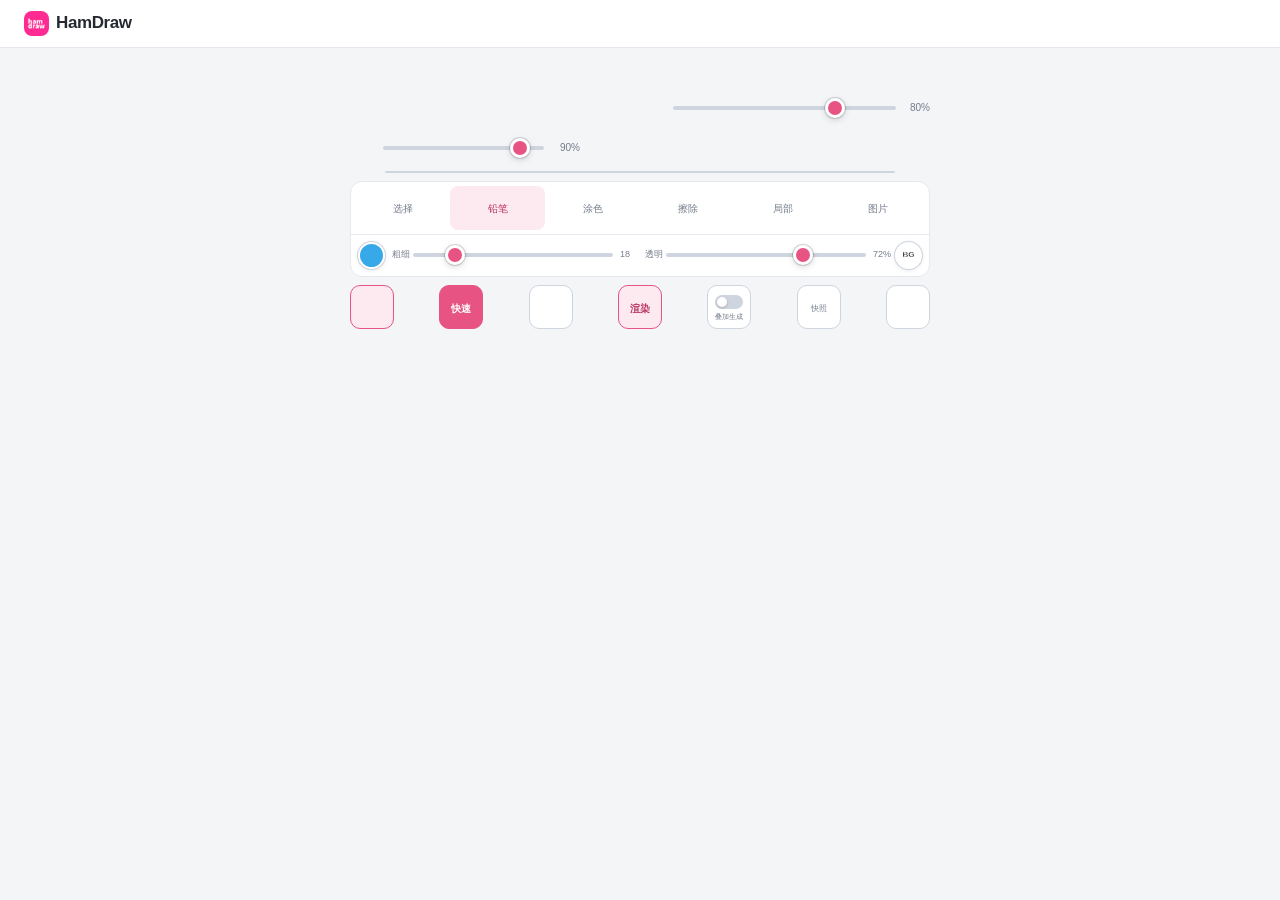
==== commit 28ccd7bc: "HamDraw 0.5.33：选择框改为容器节点模型，并把 ComfyUI 插件改名 CHP 选择框（app/components/canvas.js、app/core/drawing.js、app/" ====
--- a/index.html
+++ b/index.html
@@ -16,7 +16,7 @@
   <svg class="filter-definitions" width="0" height="0" aria-hidden="true"><filter id="hamdraw-sharpen" x="-10%" y="-10%" width="120%" height="120%" color-interpolation-filters="sRGB"><feConvolveMatrix id="hamdraw-sharpen-matrix" order="3" kernelMatrix="0 0 0 0 1 0 0 0 0" divisor="1" preserveAlpha="true"></feConvolveMatrix></filter></svg>
   <div class="app-shell">
     <header class="topbar">
-      <div class="brand"><span class="brand-mark">V</span><strong>HamDraw</strong><small id="app-version"></small></div>
+      <div class="brand"><span class="brand-mark" aria-hidden="true"><img src="./app/assets/icon.webp" alt=""></span><strong>HamDraw</strong><small id="app-version"></small></div>
       <button class="icon-button" id="open-menu" type="button" aria-haspopup="true" aria-expanded="false" aria-controls="app-menu" data-zh="打开菜单" data-en="Open menu" data-i18n-attr="aria-label"><i class="fa-solid fa-bars" aria-hidden="true"></i></button>
       <div class="app-menu" id="app-menu" hidden>
         <button data-menu="new"><i class="fa-solid fa-plus"></i><span data-zh="新建作品" data-en="New artwork">新建作品</span></button>
@@ -130,6 +130,8 @@
     <div class="render-preview-stage" id="render-preview-stage"><img id="render-preview-image" alt="High-resolution AI render" draggable="false" hidden><canvas id="render-preview-surface" aria-label="Adjusted high-resolution render" hidden></canvas></div>
     <div class="render-preview-tools" role="toolbar" aria-label="Render preview tools"><button class="icon-button" id="render-preview-adjust" aria-expanded="false" aria-controls="render-preview-adjustments" data-zh="调色渲染图" data-en="Adjust render colors" data-i18n-attr="aria-label"><i class="fa-solid fa-palette"></i></button><button class="icon-button" id="render-preview-download" data-zh="下载渲染大图" data-en="Download render" data-i18n-attr="aria-label"><i class="fa-solid fa-download"></i></button><button class="icon-button" id="render-preview-reset" data-zh="复位图片" data-en="Reset image" data-i18n-attr="aria-label"><i class="fa-solid fa-rotate-left"></i></button><button class="icon-button danger" id="render-preview-clear" data-zh="清除高清渲染" data-en="Clear high-resolution render" data-i18n-attr="aria-label"><i class="fa-solid fa-trash-can"></i></button><button class="icon-button" id="render-preview-close" data-zh="关闭预览" data-en="Close preview" data-i18n-attr="aria-label"><i class="fa-solid fa-xmark"></i></button></div>
     <div class="render-preview-adjustments" id="render-preview-adjustments" hidden>
+      <label class="color-adjust-item"><span><span data-zh="亮度" data-en="Brightness">亮度</span><output data-render-adjust-output="resultBrightness">100%</output></span><input data-render-adjust="resultBrightness" type="range" min="40" max="180" value="100" data-suffix="%"></label>
+      <label class="color-adjust-item"><span><span data-zh="对比度" data-en="Contrast">对比度</span><output data-render-adjust-output="resultContrast">100%</output></span><input data-render-adjust="resultContrast" type="range" min="40" max="180" value="100" data-suffix="%"></label>
       <label class="color-adjust-item"><span><span data-zh="饱和度" data-en="Saturation">饱和度</span><output data-render-adjust-output="resultSaturation">100%</output></span><input data-render-adjust="resultSaturation" type="range" min="0" max="220" value="100" data-suffix="%"></label>
       <label class="color-adjust-item"><span><span data-zh="色相" data-en="Hue">色相</span><output data-render-adjust-output="resultHue">0°</output></span><input data-render-adjust="resultHue" type="range" min="-180" max="180" value="0" data-suffix="°"></label>
       <label class="color-adjust-item"><span><span data-zh="梦幻辉光" data-en="Dream glow">梦幻辉光</span><output data-render-adjust-output="resultGlow">0%</output></span><input data-render-adjust="resultGlow" type="range" min="0" max="100" value="0" data-suffix="%"></label>
--- a/styles/base.css
+++ b/styles/base.css
@@ -14,7 +14,8 @@
 .sr-only{position:absolute;width:1px;height:1px;overflow:hidden;clip:rect(0,0,0,0)}
 .topbar{height:calc(48px + var(--safe-top));padding:var(--safe-top) 12px 0;display:flex;align-items:center;justify-content:space-between;position:relative;z-index:40;border-bottom:1px solid var(--line);background:var(--surface)}
 .brand{display:flex;align-items:center;min-width:0}.brand strong{font-size:17px;letter-spacing:-.4px;font-weight:750}.brand small{font-size:10px;color:var(--muted);margin:3px 0 0 7px;font-variant-numeric:tabular-nums}
-.brand-mark{display:grid;place-items:center;width:25px;height:25px;margin-right:7px;border-radius:8px;color:#fff;background:var(--accent);font-weight:800;font-size:17px;font-style:italic}
+.brand-mark{display:grid;place-items:center;width:25px;height:25px;flex-shrink:0;margin-right:7px;border-radius:8px;background:transparent;overflow:hidden}
+.brand-mark img{width:100%;height:100%;object-fit:contain}
 .icon-button{width:36px;height:36px;flex:0 0 36px;padding:0;border:0;border-radius:var(--radius-sm);display:inline-grid;place-items:center;background:transparent;color:var(--muted);font-size:14px}
 .icon-button:active,.icon-button.is-active{background:var(--accent-soft);color:var(--accent-deep)}.icon-button.danger{color:var(--danger)}
 .workspace{width:100%;max-width:600px;margin:auto;padding:6px 10px calc(12px + var(--safe-bottom))}
--- a/styles/components.css
+++ b/styles/components.css
@@ -20,7 +20,7 @@
    button is the last thing in its block, and the note beneath it is a caption for
    the button rather than another paragraph. */
 .modal-content [data-plugin-download]+.field-help{margin-top:10px}
-.aspect-value{display:flex;align-items:center;flex-wrap:wrap}.aspect-value strong+strong,.aspect-value .aspect-sizes{margin-left:6px}.aspect-sizes{display:flex}.aspect-sizes button{min-height:39px;padding:0 10px;border:1px solid var(--line-strong);border-radius:9px;background:var(--surface-strong);color:var(--muted);font-size:12px}.aspect-sizes button+button{margin-left:6px}.aspect-sizes button.is-active{border-color:var(--accent);background:var(--accent-soft);color:var(--accent-deep);font-weight:600}/* Kept as two rules: an unsupported selector inside a list (.focus-visible on the
+.aspect-value{display:flex;align-items:center;flex-wrap:wrap}.aspect-value strong+strong{margin-left:6px}/* Kept as two rules: an unsupported selector inside a list (.focus-visible on the
    Android 11 WebView) makes the browser drop the whole rule, which silently killed
    the :focus half as well and left the UA focus ring on the summary. */
 .advanced summary:focus{outline:none!important}
@@ -35,7 +35,7 @@
 .help-icon i+i{margin-left:4px}
 .help-line strong{display:block;font-size:12px;font-weight:600;color:var(--ink)}
 .help-line p{margin:2px 0 0;font-size:11.5px;line-height:1.55}
-.about-brand{display:flex;align-items:center;margin:4px 0 16px}.about-brand strong{font-size:20px}.about-brand .brand-mark{width:38px;height:38px;font-size:26px;margin-right:10px}.about-meta{font-size:12px;color:var(--muted)}
+.about-brand{display:flex;align-items:center;margin:4px 0 16px}.about-brand strong{font-size:20px}.about-brand .brand-mark{width:38px;height:38px;margin-right:10px}.about-meta{font-size:12px;color:var(--muted)}
 .about-link{width:100%;margin-top:16px;text-decoration:none}
 .toast-stack{position:fixed;z-index:150;left:14px;right:14px;bottom:calc(18px + var(--safe-bottom));display:flex;flex-direction:column;align-items:center;pointer-events:none}
 .toast{max-width:480px;display:flex;align-items:flex-start;margin-top:6px;padding:10px 13px;border-radius:10px;color:var(--ink);background:var(--surface-strong);border:1px solid var(--line-strong);box-shadow:0 5px 24px rgba(0,0,0,.18);font-size:12px;pointer-events:auto}
